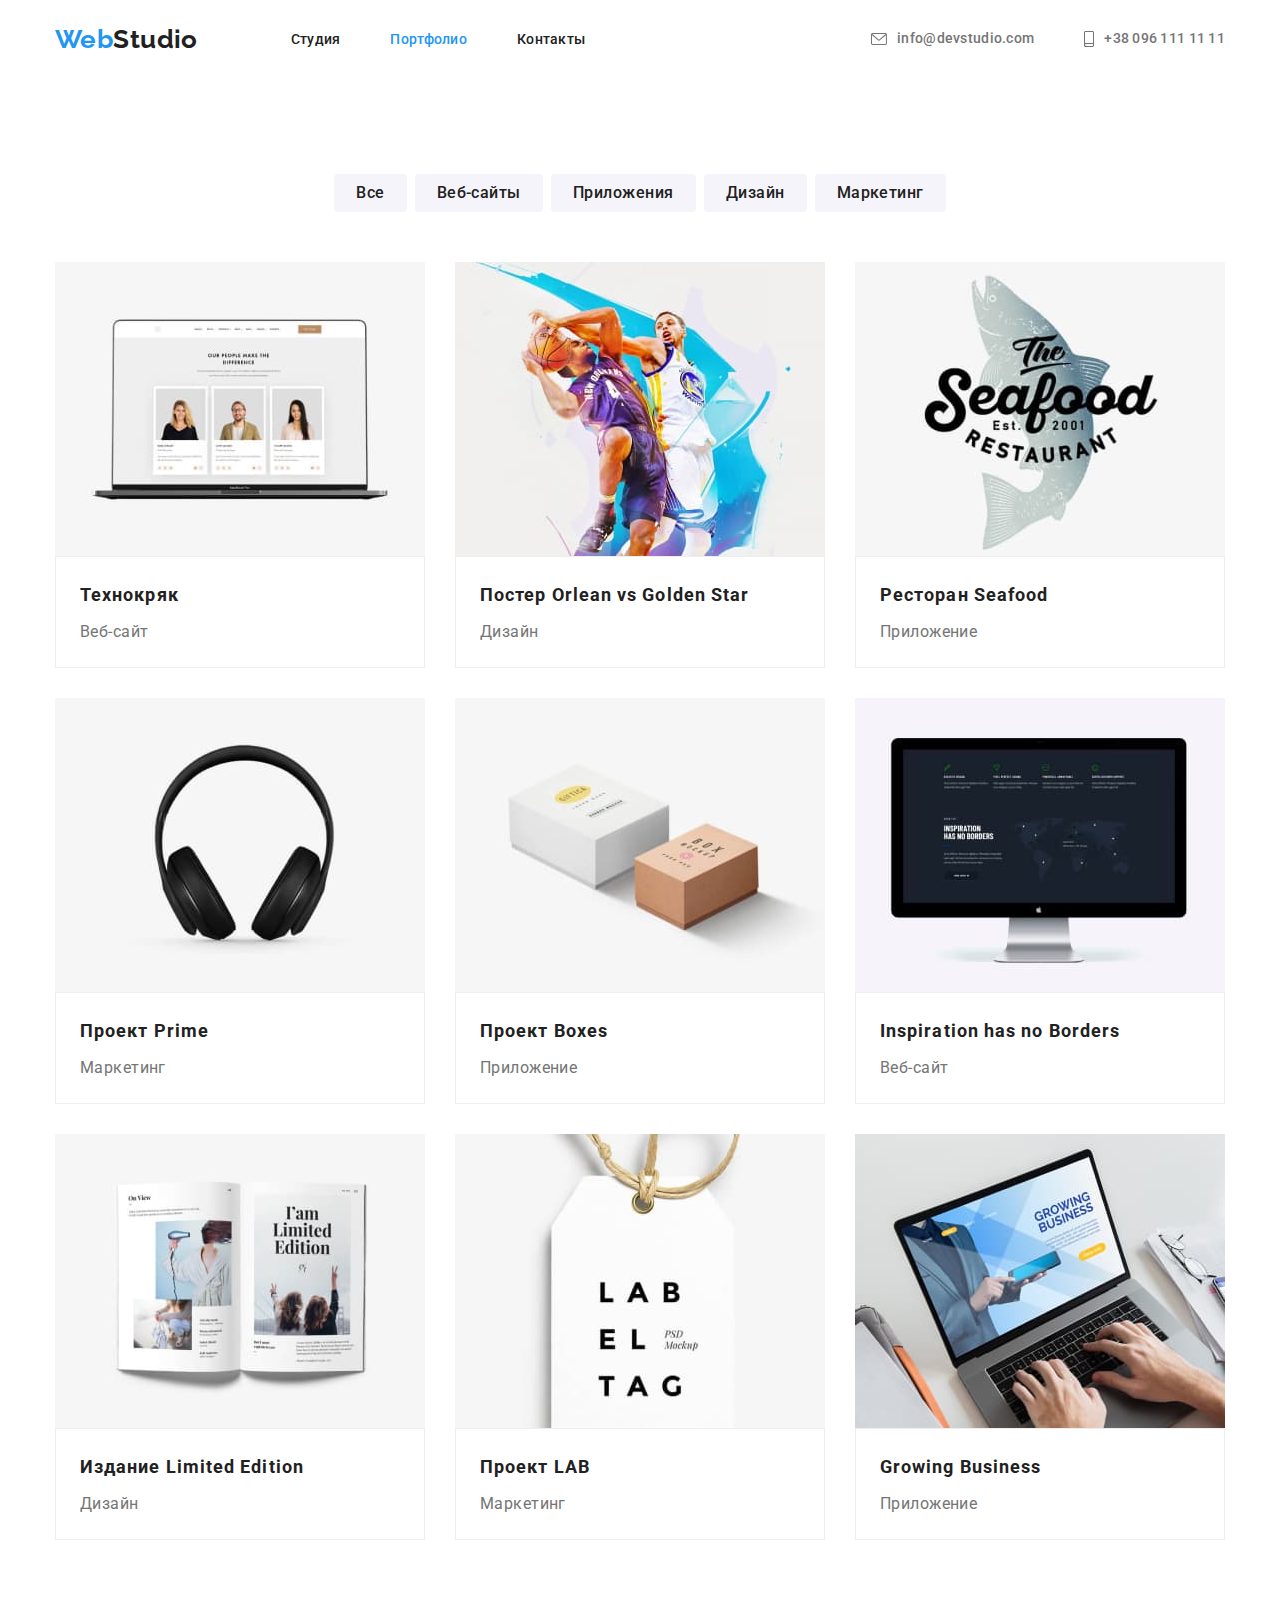
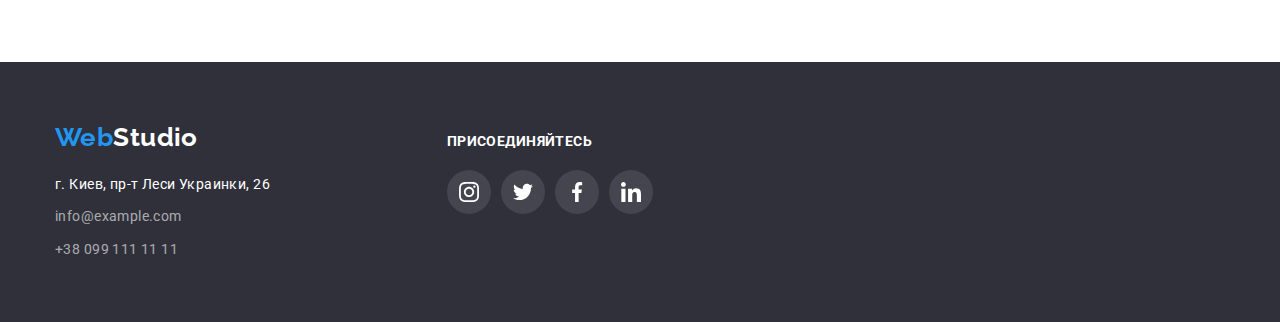
==== portfolio.html @ e28db78b "commit-4-1" ====
<!DOCTYPE html>
<html lang="ru">

<head>
    <meta charset="UTF-8">
    <meta http-equiv="X-UA-Compatible" content="IE=edge">
    <meta name="viewport" content="width=device-width, initial-scale=1.0">
    <title>WebStudio</title>
    <link rel="preconnect" href="https://fonts.googleapis.com">
    <link rel="preconnect" href="https://fonts.gstatic.com" crossorigin>
    <link
        href="https://fonts.googleapis.com/css2?family=Raleway:wght@700&family=Roboto:wght@400;500;700;900&display=swap"
        rel="stylesheet">
    <link rel="stylesheet"
        href="https://cdnjs.cloudflare.com/ajax/libs/modern-normalize/0.7.0/modern-normalize.min.css">
    <link rel="stylesheet" href="./css/styles.css">

</head>
<!--присвоюємо body клас, щоб прописати основний колір тексту сайта-->

<body>
    <!--Шапка сайту-->
    <header class="page-header">
        <!--Навігація сайту-->
        <div class="container page-header-container">
    
    
            <nav class="page-nav">
                <a href="./index.html" class="logo"><span class="logo-accent">Web</span>Studio</a>
                <ul class="menu list">
                    <li><a class="menu-link link" href="./index.html">Студия</a></li>
                    <li><a class="menu-link link  current" href="./portfolio.html">Портфолио</a></li>
                    <li><a class="menu-link link" href="#">Контакты</a></li>
                </ul>
            </nav>
            <ul class="cont-nav list">
                <li class="cont-nav-item">
    
                    <a class="cont-nav link" href="mailto:info@devstudio.com">
                        <svg class="icon-cont" width="16px" height="12px">
                            <use href="./images/icon/sprite.svg#icon-envelope"> </use>
    
                        </svg>
                        info@devstudio.com</a>
    
                </li>
                <li>
                    <a class="cont-nav link" href="tel:+380961111111">
                        <svg class="icon-cont" width="10px" height="16px">
                            <use href="./images/icon/sprite.svg#icon-smartphone"> </use>
    
                        </svg>
                        +38 096 111 11 11</a>
                </li>
            </ul>
        </div>
    </header>
    <!--Основна унікальна інформація сторінки-->
    <main>
        <section class="porfolio">
            <div class="container">
            <h1 class="visually-hidden">Портфолио</h1>
                <ul class="filtr-list list">
                    <li class="filtr-item"><button type="button" class="button-secondary">Все</button></li>
                    <li class="filtr-item"><button type="button" class="button-secondary">Веб-сайты</button></li>
                    <li class="filtr-item"><button type="button" class="button-secondary">Приложения</button></li>
                    <li class="filtr-item"><button type="button" class="button-secondary">Дизайн</button></li>
                    <li class="filtr-item"><button type="button" class="button-secondary">Маркетинг</button></li>
                </ul>

                <ul class="portfolio-card-list list">
                <li class="portfolio-card">
                    <img src="./images/techno.jpg" alt="Технокряк" width="370" height="294">
                    <div class="portfolio-text">
                    <h2 class="portfolio-subtitle">Технокряк</h2>
                    <p class="portfolio-description">Веб-сайт</p>
                    </div>

                </li>
                <li class="portfolio-card">
                    <img src="./images/poster.jpg" alt="Постер" width="370" height="294">
                    <div class="portfolio-text">
                    <h2 class="portfolio-subtitle">Постер <span lang="en">Orlean vs Golden Star</span></h2>
                    <p class="portfolio-description">Дизайн</p>
                    </div>
                </li>
                <li class="portfolio-card">
                    <img src="./images/restouran.jpg" alt="Логотип ресторана" width="370" height="294">
                    <div class="portfolio-text">
                    <h2 class="portfolio-subtitle">Ресторан <span lang="en">Seafood</span></h2>
                    <p class="portfolio-description">Приложение</p>
                    </div>
                </li>
                <li class="portfolio-card">
                    <img src="./images/earphone.jpg" alt="Наушники" width="370" height="294">
                    <div class="portfolio-text">
                    <h2 class="portfolio-subtitle">Проект <span lang="en">Prime</span></h2>
                    <p class="portfolio-description">Маркетинг</p>
                    </div>
                </li>
                <li class="portfolio-card">
                    <img src="./images/boxes.jpg" alt="Коробки" width="370" height="294">
                    <div class="portfolio-text">
                    <h2 class="portfolio-subtitle">Проект <span lang="en">Boxes</span></h2>
                    <p class="portfolio-description">Приложение</p>
                    </div>
                </li>
                <li class="portfolio-card">
                    <img src="./images/screen.jpg" alt="Монитор" width="370" height="294">
                    <div class="portfolio-text">
                    <h2 class="portfolio-subtitle"><span lang="en">Inspiration has no Borders</span></h2>
                    <p class="portfolio-description">Веб-сайт</p>
                    </div>
                </li>
                <li class="portfolio-card">
                    <img src="./images/book.jpg" alt="Книжка" width="370" height="294">
                    <div class="portfolio-text">
                    <h2 class="portfolio-subtitle">Издание <span lang="en">Limited Edition</span></h2>
                    <p class="portfolio-description">Дизайн</p>
                    </div>
                </li>
                <li class="portfolio-card">
                    <img src="./images/label.jpg" alt="Лэйбл" width="370" height="294">
                    <div class="portfolio-text">
                    <h2 class="portfolio-subtitle">Проект <span lang="en">LAB</span></h2>
                    <p class="portfolio-description">Маркетинг</p>
                    </div>
                </li>
                <li class="portfolio-card">
                    <img src="./images/laptop-grey.jpg" alt="Серый ноутбук" width="370" height="294">
                    <div class="portfolio-text">
                    <h2 class="portfolio-subtitle"><span lang="en">Growing Business</span></h2>
                    <p class="portfolio-description">Приложение</p>
                    </div>
                </li>
                </ul>
                </div>
        </section>

    </main>   
    <!--Підвал-->
    <footer class="footer">
        <div class="container footer-container">
            <div>
    
                <a href="./index.html" class="logo"><span class="logo-accent">Web</span><span
                        class="logo-accentD">Studio</span></a>
    
                <address class="footer-cont">
                    <ul class="footer-list list">
                        <li><a class="footer-alink" href="https://goo.gl/maps/fsrZMhFEjWkYueq66" target="_blank"
                                rel="noopener noreferrer">г. Киев, пр-т Леси Украинки, 26</a></li>
                        <li><a class="footer-link link footer-accent" href="mailto:info@example.com">info@example.com</a>
                        </li>
                        <li><a class="footer-link link" href="tel:+380991111111">+38 099 111 11 11</a></li>
                    </ul>
    
                </address>
            </div>
    
    
    
            <div class="footer-follow">
                <p class="footer-follow-text">присоединяйтесь</p>
                <ul class="footer-follow-list list">
                    <li class="footer-follow-link">
                        <a href="" class="footer-link-icon">
                            <svg width="20px" height="20px">
                                <use href="./images/icon/sprite.svg#icon-instagram"></use>
                            </svg>
                        </a>
                    </li>
                    <li class="footer-link-item">
                        <a href="" class="footer-link-icon">
                            <svg width="20px" height="20px">
                                <use href="./images/icon/sprite.svg#icon-twitter"></use>
                            </svg>
                        </a>
                    </li>
                    <li class="footer-link-item">
                        <a href="" class="footer-link-icon">
                            <svg width="20px" height="20px">
                                <use href="./images/icon/sprite.svg#icon-facebook"></use>
                            </svg>
                        </a>
                    </li>
                    <li class="footer-link-item">
                        <a href="" class="footer-link-icon">
                            <svg width="20px" height="20px">
                                <use href="./images/icon/sprite.svg#icon-linkedin"></use>
                            </svg>
                        </a>
                    </li>
                </ul>
            </div>
        </div>
    </footer>
    </body>
    
    </html>
---- css/styles.css ----
h1, 
h2, 
h3, 
h4,
h5,
h6,
p {
  margin-top: 0;
  margin-bottom: 0;  

}

ul, ol {
    margin-top: 0;
    margin-bottom: 0;
    padding-left: 0;
}

img {
    display: block;
    max-width: 100%;
    height: auto;

}

address {
    font-style: normal;
    margin-top: 0;
    margin-bottom: 0;
    padding-left: 0;
}

button {
    display: block;
    margin: 0 auto;
    cursor: pointer;
    border: none;
}




html {
    box-sizing: border-box;
}


*,
*::before,
*::after {
    box-sizing: inherit;
} 


/*скидаємо стилі від браузера*/
.list {
    list-style: none;
    padding: 0;
    margin: 0;
}

/* скидаємо підкреслення посилань */
.link {
    text-decoration: none;
}



:root {
    --primary-text-color: #757575;
    --title-text-color: #212121;
    --accent-text-color: #2196F3;
    --primary-bg-color: #E5E5E5;
    --primary-white-color: #FFFFFF;
    --color-grey-eeee: #EEEEEE;
    --color-black-000: #000000;
    --color-whitegrey-f5f4: #F5F4FA;
    --color-blacklight-2f30: #2F303A;
    --color-white-rich: #ECECEC;
    --color-hover-button: #188CE8;
    --color-white-transparent: rgba(255, 255, 255, 0.6);
    --primary-font: 'Roboto','Raleway',sans-serif;
    --primary-font-size: 14px;
    
}


body {
 
    background-color: var(--primary-white-color);
    font-family: var(--primary-font);
    font-size: var(--primary-font-size);
    color: var(--primary-text-color);
    letter-spacing: 0.03em;

    
}

/* ===================components================== */


.button-primary {
    
    border: none;
    background-color: var(--accent-text-color);
    color: var(--primary-white-color);
    font-family: var(--primary-font);
    font-weight: 700;
    font-size: 16px;
    line-height: 1.88;

    box-shadow: 0px 4px 4px rgba(0, 0, 0, 0.15);
    border-radius: 4px;
    padding: 10px 32px;
    min-width: 200px;


    cursor: pointer;
    
    letter-spacing: 0.06em;
    
}

.button-primary:hover,
.button-primary:focus {
    background-color: var(--color-hover-button);
}

.button-secondary {
    border: none;
    color: var(--title-text-color);
    background-color: var(--color-whitegrey-f5f4);
    font-family: var(--primary-font); 
    font-weight: 500;
    font-size: 16px;
    padding: 6px 22px;
    line-height: 1.62;
                                          
    display: inline-block;
    align-items: center;
    text-align: center;
    letter-spacing: 0.03em;
    border-radius: 4px;
    cursor: pointer;
}

.button-secondary:hover,
.button-secondary:focus {
    background-color: var(--accent-text-color);
    color: var(--primary-white-color);
    box-shadow: 0px 3px 1px rgba(0, 0, 0, 0.1), 0px 1px 2px rgba(0, 0, 0, 0.08), 0px 2px 2px rgba(0, 0, 0, 0.12);
}

/* заголовки і підзаголовки в секціях*/
.subtitle {
    color: var(--title-text-color);
    font-weight: 700;
    font-size: 36px;
    line-height: 1.16;
    text-align: center;

    
    margin-top: 0;
    margin-bottom: 50px; 
}

/* клас, що приховує візуально*/
.visually-hidden {
    position: absolute;
    width: 1px;
    height: 1px;
    margin: -1px;
    padding: 0;
    overflow: hidden;
    border: 0;
    clip: rect(0 0 0 0);
}

/* клас, що підсвічує активну сторінку */
.menu-link.current {
    color: var(--accent-text-color);
}

.section-pad {
    padding-top: 94px;
    padding-bottom: 94px;
}

.container {
    margin-left: auto;
    margin-right: auto;
    width: 1200px;
    padding-left: 15px;
    padding-right: 15px;

    
}

section {
    padding-top: 94px;
    padding-bottom: 94px;
    max-width: 1600px; 
    margin: 0 auto;

}


/* ===================/components================== */


/* ===================header ========================*/


/* задаємо стилі логотипу */
.logo {
    color: var(--title-text-color);
    font-family: Raleway, sans-serif;
    font-weight: 700;
    font-size: 26px;
    line-height: 1.19;
    text-decoration: none;

    margin-right: 93px;
    align-items: center;
}

.logo-accent {
    color: var(--accent-text-color);
}

.logo-accentD {
    color: var(--primary-white-color);
}

/*стилі навігації*/

 .menu {
    display: flex;
    align-items: center;
    
} 


.menu-link {
    
    color: var(--title-text-color);
    font-weight: 500;
    line-height: 1.14;
    letter-spacing: 0.02em;
    cursor: pointer;
    

}


 .menu li:not(:last-child) {
    margin-right: 50px;

} 
 .page-header {
    padding-top: 24px;
    padding-bottom: 25px;
} 


.page-header-container {
    display: flex;
    align-items: center;
    justify-content: space-between;
}

.page-header-second {
    padding-top: 24px;
    padding-bottom: 25px;

    border-bottom-width: 1px;
    border-bottom-style: solid;
    border-bottom-color: var(--color-white-rich);
}

.page-nav {
    display: flex;
    align-items: center;
}

.menu-link:hover, 
.menu-link:focus {
    color: var(--accent-text-color);
}

.cont-nav a {
    color: var(--primary-text-color);
    font-weight: 500;
    line-height: 1.14;
    letter-spacing: 0.02em;
  
}

.cont-nav li:not(:last-child) {
    margin-right: 50px;
}

.cont-nav {
    display: flex;  
    margin-left: auto;

    align-items: center;
      align-self: center;  
      justify-content: center;  
   
}

.cont-nav a:hover,
.cont-nav a:focus {
    color: var(--accent-text-color);
}


  .icon-cont {  
    margin-right: 10px;
    fill: currentColor;
    align-self: center;

}  



/* ===================/header ========================*/

/* ===================hero ========================*/

.hero {
    
    background-color: var(--color-blacklight-2f30);
    text-align: center;
    padding-top: 200px;
    padding-bottom: 200px;

        height: 600px;
        max-width: 1600px;
        margin-right: auto;
        margin-left: auto;

        background-image: linear-gradient(rgba(47, 48, 58, 0.4),
                rgba(47, 48, 58, 0.4)),
                url('../images/banner.jpg');
        
        background-repeat: no-repeat; 
        background-size: cover; 
        background-position: 50% 50%;

}


/* колір заголовка в рішеннях*/

.hero-title {
    margin-bottom: 30px;
    width: 696px;
    margin-right: auto;
    margin-left: auto;


/* background-color: wheat; */
    color: var(--primary-white-color);
    font-weight: 900;
    font-size: 44px;
    line-height: 1.36;
    text-transform: uppercase;
    letter-spacing: 0.06em;
}

/* ===================/hero ========================*/


/* ===================features ========================*/
 .features {
    padding-top: 94px;
    padding-bottom: 0;
     
} 

.features-list {
    display: flex;
    flex-wrap: wrap; 
    
}

.features-list .item {
    width: 270px;

}

.features-list li:not(:nth-child(4n)) {
    margin-right: 30px;
} 

.features-list li:not(:nth-last-child(-n+4)) {
    margin-bottom: 30px;
}


.features-minititle{
    color: var(--title-text-color);
    font-size: var(--primary-font-size);
    font-weight: 700;
    line-height: 1.14;
    text-transform: uppercase;
   
    margin-top: 0;
    margin-bottom: 10px;
}

.block-features {
    line-height: 1.71;
    margin-top: 0;
    margin-bottom: 0;
}


.thumb {
    display: flex;
    background-color: var(--color-whitegrey-f5f4);
    border-radius: 4px;
    height: 120px;
     width: 270px; 
    margin-bottom: 30px;
    justify-content: center;
    align-items: center;

}

.thumb-icon {
    width: 70px; 
    height: 70px;
}


/* ===================/features ========================*/


/* ===================work ========================*/

.work-list {
    display: flex;
    flex-wrap: wrap;
    gap: 30px;
    
} 

.work-item {
    flex-basis: calc((100% - 60px) / 3);

}

/* ===================/work ========================*/

/* ===================team ========================*/
.team {
    background-color: var(--color-whitegrey-f5f4);

}

.team-list {
    display: flex;
    flex-wrap: wrap;

    gap: 30px;
    
}


.team-minititle {
    font-weight: 500;
    font-size: 16px;
    line-height: 1.18;
    text-align: center;
    color: var(--title-text-color);

    margin-bottom: 10px;
}

.team-description {
    font-size: 16px;
    line-height: 1.18;
    text-align: center;
    margin-bottom: 16px;

}

 .team-card {
    background: var(--primary-white-color); 
    flex-basis: calc((100% - 90px) / 4);

    /* material shadow v1 */
    
    box-shadow: 0px 1px 3px rgba(0, 0, 0, 0.12), 0px 1px 1px rgba(0, 0, 0, 0.14), 0px 2px 1px rgba(0, 0, 0, 0.2);
    border-radius: 0px 0px 4px 4px;
}

.team-card-text {
    padding-top: 30px;
    padding-bottom: 30px;

}

.social-list {
    display: flex;
    justify-content: center;
    gap: 10px;
}

.social-list-link {
    display: flex;
    justify-content: center;
    align-items: center;
    width: 44px;
    height: 44px;
    border-radius: 50%;

    background-color: #fff;
    fill: #AFB1B8;
}

.social-list-link:hover,
.social-list-link:focus {
    background-color: var(--accent-text-color);
    fill: var(--primary-white-color);
}

 
/* ===================/team ========================*/


/* ===================/clients========================*/

.clients-list-item {
    display: flex;
    margin-right: 30px;
    
}

.clients-list-item li:not(:last-child) {
    margin-right: 0;
}

 .clients-list-icon {
    margin: 0;
    align-items: center;

} 


.clients-list-link {
    display: flex;
    justify-content: center;
    align-items: center;
       
    width: 170px;
    height: 92px;
    border: 1px solid #AFB1B8;
    border-radius: 4px;
    fill: #AFB1B8;

}

.clients-list-link:hover,
.clients-list-link:focus {
    border: 1px solid #2196F3;
    fill: var(--accent-text-color);

}

.clients-list {
    display: flex;
     
}

/* ===================/clients========================*/


/* ===================footer========================*/

.footer-container {
    display: flex;
    align-items: baseline;
}

.footer {
    background-color: var(--color-blacklight-2f30);
    padding-top: 60px;
    padding-bottom: 60px;
    
}


.footer-list {
    line-height: 1.71;
}

.footer-list li:not(:last-child) {
    margin-bottom: 9px;
}


 .footer-cont {
    font-style: normal;
    margin-top: 20px;
    
}

 .footer-link {

    font-style: normal;
    line-height: 1.71;
    color: var(--color-white-transparent);
}

 .footer-alink {
    text-decoration: none;
    font-style: normal;
    color: var(--primary-white-color);
 }


.list .footer-alink:hover,
.list .footer-alink:focus{
    color: var(--accent-text-color);
}

.list .footer-link:hover,
.list .footer-link:focus {
    color: var(--accent-text-color);
}

.footer-follow {
    /* display: flex; */
    margin-left: 156px;
}

.footer-follow-list {
    display: flex;
    justify-content: center;
    gap: 10px;
}


.footer-follow-text {
    display: block;
        font-weight: 700;
        font-size: 14px;
        line-height: 1.14;
        letter-spacing: 0.03em;
        text-transform: uppercase;
        color: #FFFFFF;

        margin-bottom: 20px;
      
}

.footer-link-icon {
    display: flex;
    justify-content: center;
    align-items: center;
    width: 44px;
    height: 44px;
    border-radius: 50%;
    background-color: rgba(255, 255, 255, 0.1);
    fill: var(--primary-white-color); 
    
}

.footer-link-icon:hover,
.footer-link-icon:focus {
    background-color: var(--accent-text-color);
}

.footer-cont {
display: flex;

} 


 /* ===================/footer========================*/

/* ===================portfolio========================*/

.porfolio {
    padding-top: 94px;
    padding-bottom: 92px;
    padding-left: 0;
    padding-right: 0;

}


.filtr-list {
    display: flex;
    align-items: center;
    justify-content: center;
    
    margin-bottom: 50px;

}

.filtr-list li:not(:last-child) {
    margin-right: 8px;
}

.portfolio-card-list {
    display: flex;
    flex-wrap: wrap;
    align-items: center;

}


 .portfolio-card-list li:not(:nth-child(3n)) {
    margin-right: 30px;
}




.portfolio-card-list li {
    margin-bottom: 30px;
}  


.portfolio-card:hover,
.portfolio-card:focus {
    box-shadow: 0px 1px 1px rgba(0, 0, 0, 0.12), 0px 4px 4px rgba(0, 0, 0, 0.06), 1px 4px 6px rgba(0, 0, 0, 0.16);
}



.portfolio-text {
    border: 1px solid var(--color-grey-eeee);
    padding: 20px 24px;

}

 .portfolio-card {
    background: var(--primary-white-color);

 }

 .portfolio-subtitle {
    color: var(--title-text-color);
    font-weight: 700;
    font-size: 18px;
    line-height: 2;
    letter-spacing: 0.06em;

    margin-bottom: 4px;
 }

 .portfolio-description {
    font-size: 16px;
    line-height: 1.87;
    
 }
 /* ===================/portfolio========================*/
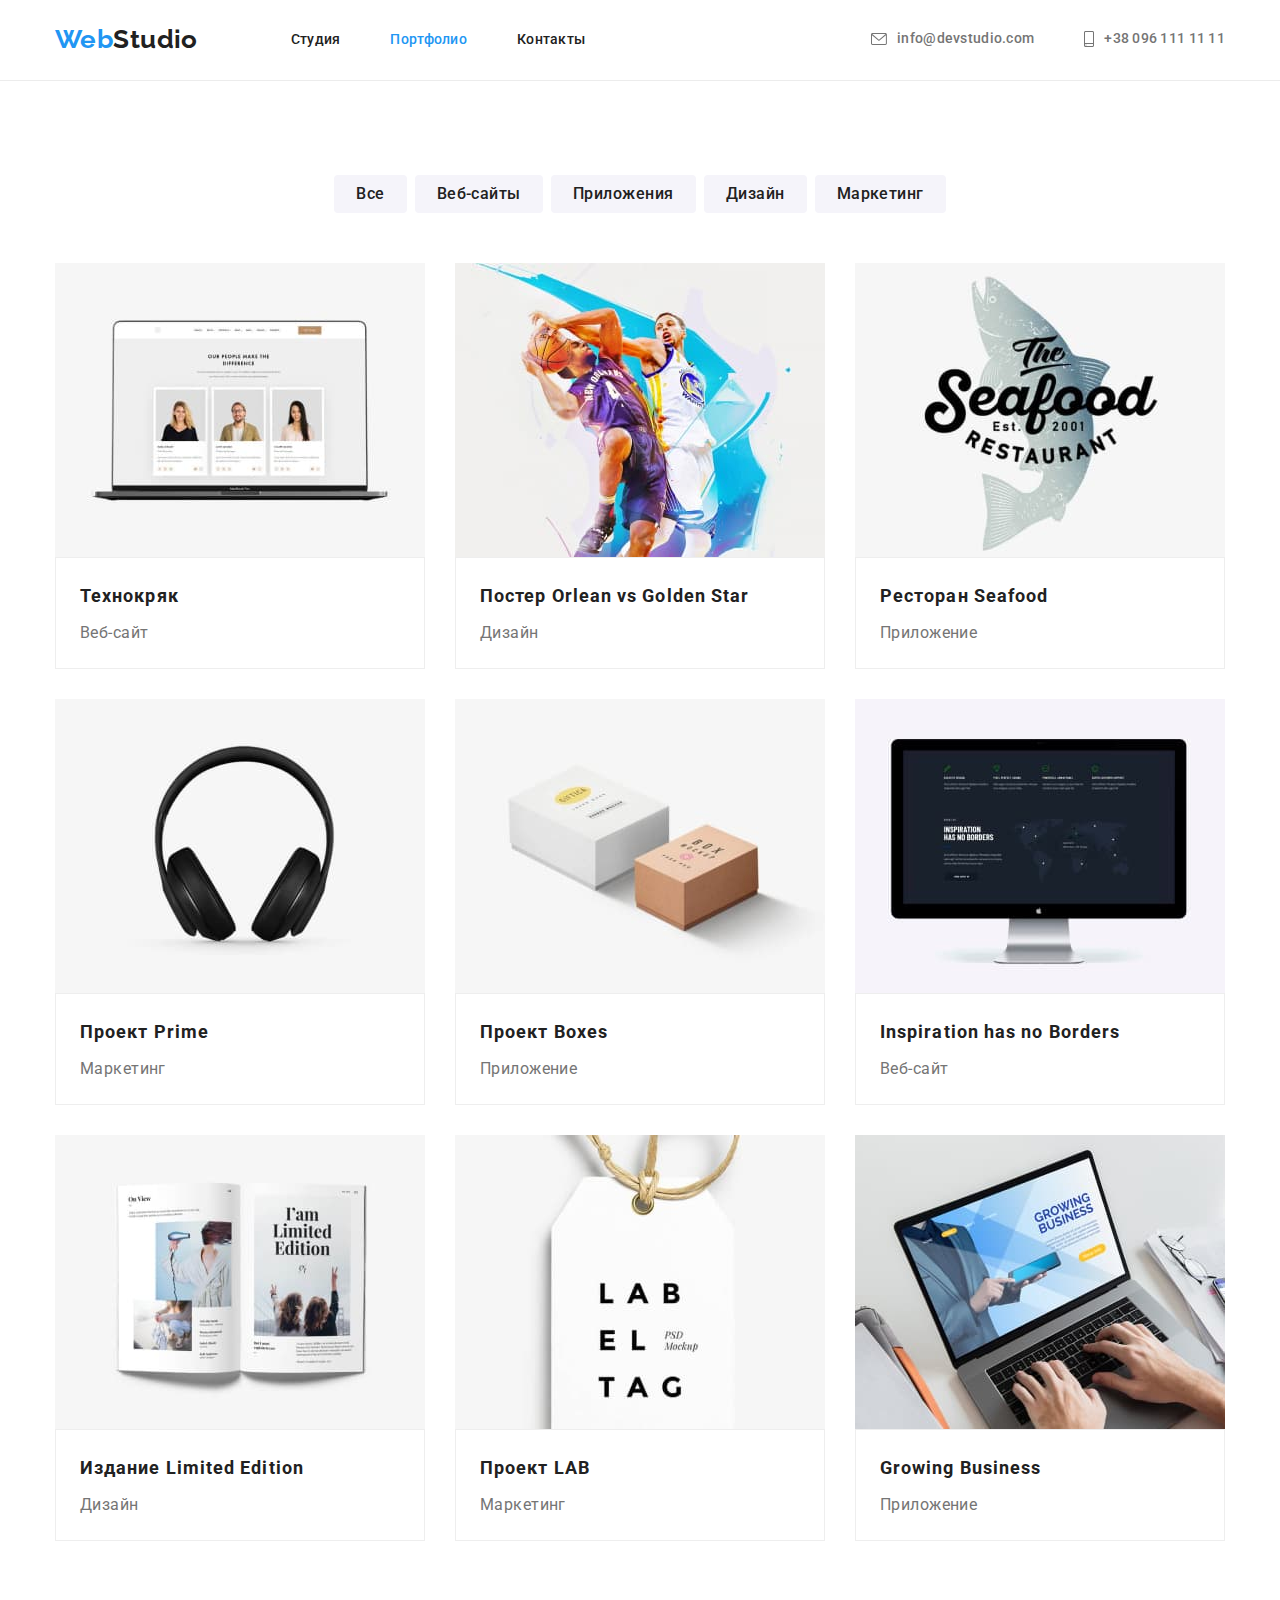
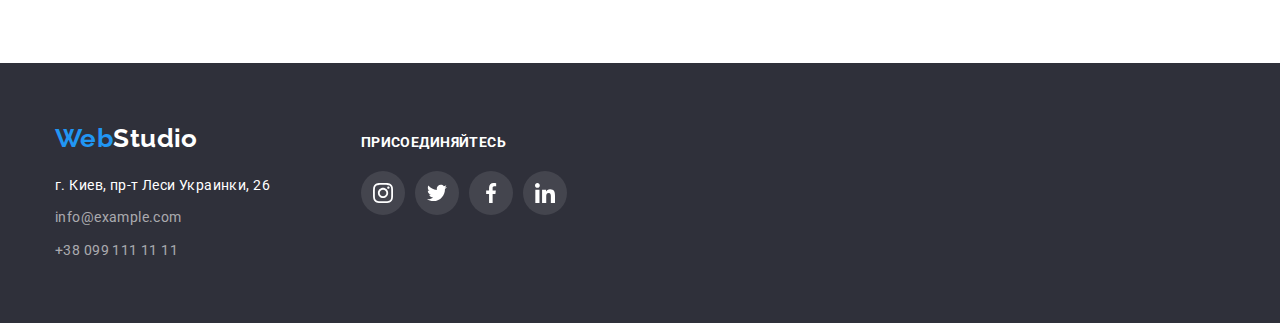
==== commit 965d7116: "commit-4-3" ====
--- a/portfolio.html
+++ b/portfolio.html
@@ -20,7 +20,7 @@
 
 <body>
     <!--Шапка сайту-->
-    <header class="page-header">
+    <header class="page-header-second">
         <!--Навігація сайту-->
         <div class="container page-header-container">
     
@@ -70,68 +70,86 @@
 
                 <ul class="portfolio-card-list list">
                 <li class="portfolio-card">
+                    <a href="" class="portfolio-card-link link">
                     <img src="./images/techno.jpg" alt="Технокряк" width="370" height="294">
                     <div class="portfolio-text">
                     <h2 class="portfolio-subtitle">Технокряк</h2>
                     <p class="portfolio-description">Веб-сайт</p>
                     </div>
-
-                </li>
-                <li class="portfolio-card">
+                    </a>
+
+                </li>
+                <li class="portfolio-card">
+                    <a href="" class="portfolio-card-link link">
                     <img src="./images/poster.jpg" alt="Постер" width="370" height="294">
                     <div class="portfolio-text">
                     <h2 class="portfolio-subtitle">Постер <span lang="en">Orlean vs Golden Star</span></h2>
                     <p class="portfolio-description">Дизайн</p>
                     </div>
-                </li>
-                <li class="portfolio-card">
+                    </a>
+                </li>
+                <li class="portfolio-card">
+                    <a href="" class="portfolio-card-link link">
                     <img src="./images/restouran.jpg" alt="Логотип ресторана" width="370" height="294">
                     <div class="portfolio-text">
                     <h2 class="portfolio-subtitle">Ресторан <span lang="en">Seafood</span></h2>
                     <p class="portfolio-description">Приложение</p>
                     </div>
-                </li>
-                <li class="portfolio-card">
+                    </a>
+                </li>
+                <li class="portfolio-card">
+                    <a href="" class="portfolio-card-link link">
                     <img src="./images/earphone.jpg" alt="Наушники" width="370" height="294">
                     <div class="portfolio-text">
                     <h2 class="portfolio-subtitle">Проект <span lang="en">Prime</span></h2>
                     <p class="portfolio-description">Маркетинг</p>
                     </div>
-                </li>
-                <li class="portfolio-card">
+                    </a>
+                </li>
+                <li class="portfolio-card">
+                    <a href="" class="portfolio-card-link link">
                     <img src="./images/boxes.jpg" alt="Коробки" width="370" height="294">
                     <div class="portfolio-text">
                     <h2 class="portfolio-subtitle">Проект <span lang="en">Boxes</span></h2>
                     <p class="portfolio-description">Приложение</p>
                     </div>
-                </li>
-                <li class="portfolio-card">
+                    </a>
+                </li>
+                <li class="portfolio-card">
+                    <a href="" class="portfolio-card-link link">
                     <img src="./images/screen.jpg" alt="Монитор" width="370" height="294">
                     <div class="portfolio-text">
                     <h2 class="portfolio-subtitle"><span lang="en">Inspiration has no Borders</span></h2>
                     <p class="portfolio-description">Веб-сайт</p>
                     </div>
-                </li>
-                <li class="portfolio-card">
+                    </a>
+                </li>
+                <li class="portfolio-card">
+                    <a href="" class="portfolio-card-link link">
                     <img src="./images/book.jpg" alt="Книжка" width="370" height="294">
                     <div class="portfolio-text">
                     <h2 class="portfolio-subtitle">Издание <span lang="en">Limited Edition</span></h2>
                     <p class="portfolio-description">Дизайн</p>
                     </div>
-                </li>
-                <li class="portfolio-card">
+                    </a>
+                </li>
+                <li class="portfolio-card">
+                    <a href="" class="portfolio-card-link link">
                     <img src="./images/label.jpg" alt="Лэйбл" width="370" height="294">
                     <div class="portfolio-text">
                     <h2 class="portfolio-subtitle">Проект <span lang="en">LAB</span></h2>
                     <p class="portfolio-description">Маркетинг</p>
                     </div>
-                </li>
-                <li class="portfolio-card">
+                    </a>
+                </li>
+                <li class="portfolio-card">
+                    <a href="" class="portfolio-card-link link">
                     <img src="./images/laptop-grey.jpg" alt="Серый ноутбук" width="370" height="294">
                     <div class="portfolio-text">
                     <h2 class="portfolio-subtitle"><span lang="en">Growing Business</span></h2>
                     <p class="portfolio-description">Приложение</p>
                     </div>
+                    </a>
                 </li>
                 </ul>
                 </div>
--- a/css/styles.css
+++ b/css/styles.css
@@ -196,13 +196,13 @@
     
 }
 
-section {
+/* .section {
     padding-top: 94px;
-    padding-bottom: 94px;
-    max-width: 1600px; 
-    margin: 0 auto;
-
-}
+    padding-bottom: 94px; */
+    /* max-width: 1600px; 
+    margin: 0 auto; */
+/* 
+} */
 
 
 /* ===================/components================== */
@@ -337,7 +337,7 @@
     padding-bottom: 200px;
 
         height: 600px;
-        max-width: 1600px;
+        /* max-width: 1600px; */
         margin-right: auto;
         margin-left: auto;
 
@@ -478,6 +478,7 @@
     color: var(--title-text-color);
 
     margin-bottom: 10px;
+    
 }
 
 .team-description {
@@ -485,6 +486,7 @@
     line-height: 1.18;
     text-align: center;
     margin-bottom: 16px;
+    
 
 }
 
@@ -501,6 +503,7 @@
 .team-card-text {
     padding-top: 30px;
     padding-bottom: 30px;
+    
 
 }
 
@@ -518,17 +521,26 @@
     height: 44px;
     border-radius: 50%;
 
-    background-color: #fff;
-    fill: #AFB1B8;
+    /* background-color: #fff; */
+    color: #AFB1B8; 
+  
 }
 
 .social-list-link:hover,
 .social-list-link:focus {
     background-color: var(--accent-text-color);
-    fill: var(--primary-white-color);
-}
-
- 
+    color: var(--primary-white-color);
+}
+
+/*  
+.social {
+background-color: #fff;
+    color: #AFB1B8;
+} */
+
+ .social-list-icon {
+    fill: currentColor;
+} 
 /* ===================/team ========================*/
 
 
@@ -545,8 +557,9 @@
 }
 
  .clients-list-icon {
-    margin: 0;
-    align-items: center;
+    /* margin: 0; */
+    /* align-items: center; */
+    fill: currentColor;
 
 } 
 
@@ -560,14 +573,14 @@
     height: 92px;
     border: 1px solid #AFB1B8;
     border-radius: 4px;
-    fill: #AFB1B8;
+    color: #AFB1B8;
 
 }
 
 .clients-list-link:hover,
 .clients-list-link:focus {
     border: 1px solid #2196F3;
-    fill: var(--accent-text-color);
+    color: var(--accent-text-color);
 
 }
 
@@ -635,7 +648,7 @@
 
 .footer-follow {
     /* display: flex; */
-    margin-left: 156px;
+    margin-left: 70px;
 }
 
 .footer-follow-list {
@@ -675,10 +688,10 @@
     background-color: var(--accent-text-color);
 }
 
-.footer-cont {
+/* .footer-cont {
 display: flex;
 
-} 
+}  */
 
 
  /* ===================/footer========================*/
@@ -725,13 +738,6 @@
 .portfolio-card-list li {
     margin-bottom: 30px;
 }  
-
-
-.portfolio-card:hover,
-.portfolio-card:focus {
-    box-shadow: 0px 1px 1px rgba(0, 0, 0, 0.12), 0px 4px 4px rgba(0, 0, 0, 0.06), 1px 4px 6px rgba(0, 0, 0, 0.16);
-}
-
 
 
 .portfolio-text {
@@ -758,6 +764,16 @@
  .portfolio-description {
     font-size: 16px;
     line-height: 1.87;
-    
+    color: #757575;
+    
+ }
+
+ .portfolio-card-link {
+    display: block;
+ }
+
+ .portfolio-card-link:hover,
+ .portfolio-card-link:focus {
+    box-shadow: 0px 1px 1px rgba(0, 0, 0, 0.12), 0px 4px 4px rgba(0, 0, 0, 0.06), 1px 4px 6px rgba(0, 0, 0, 0.16);
  }
  /* ===================/portfolio========================*/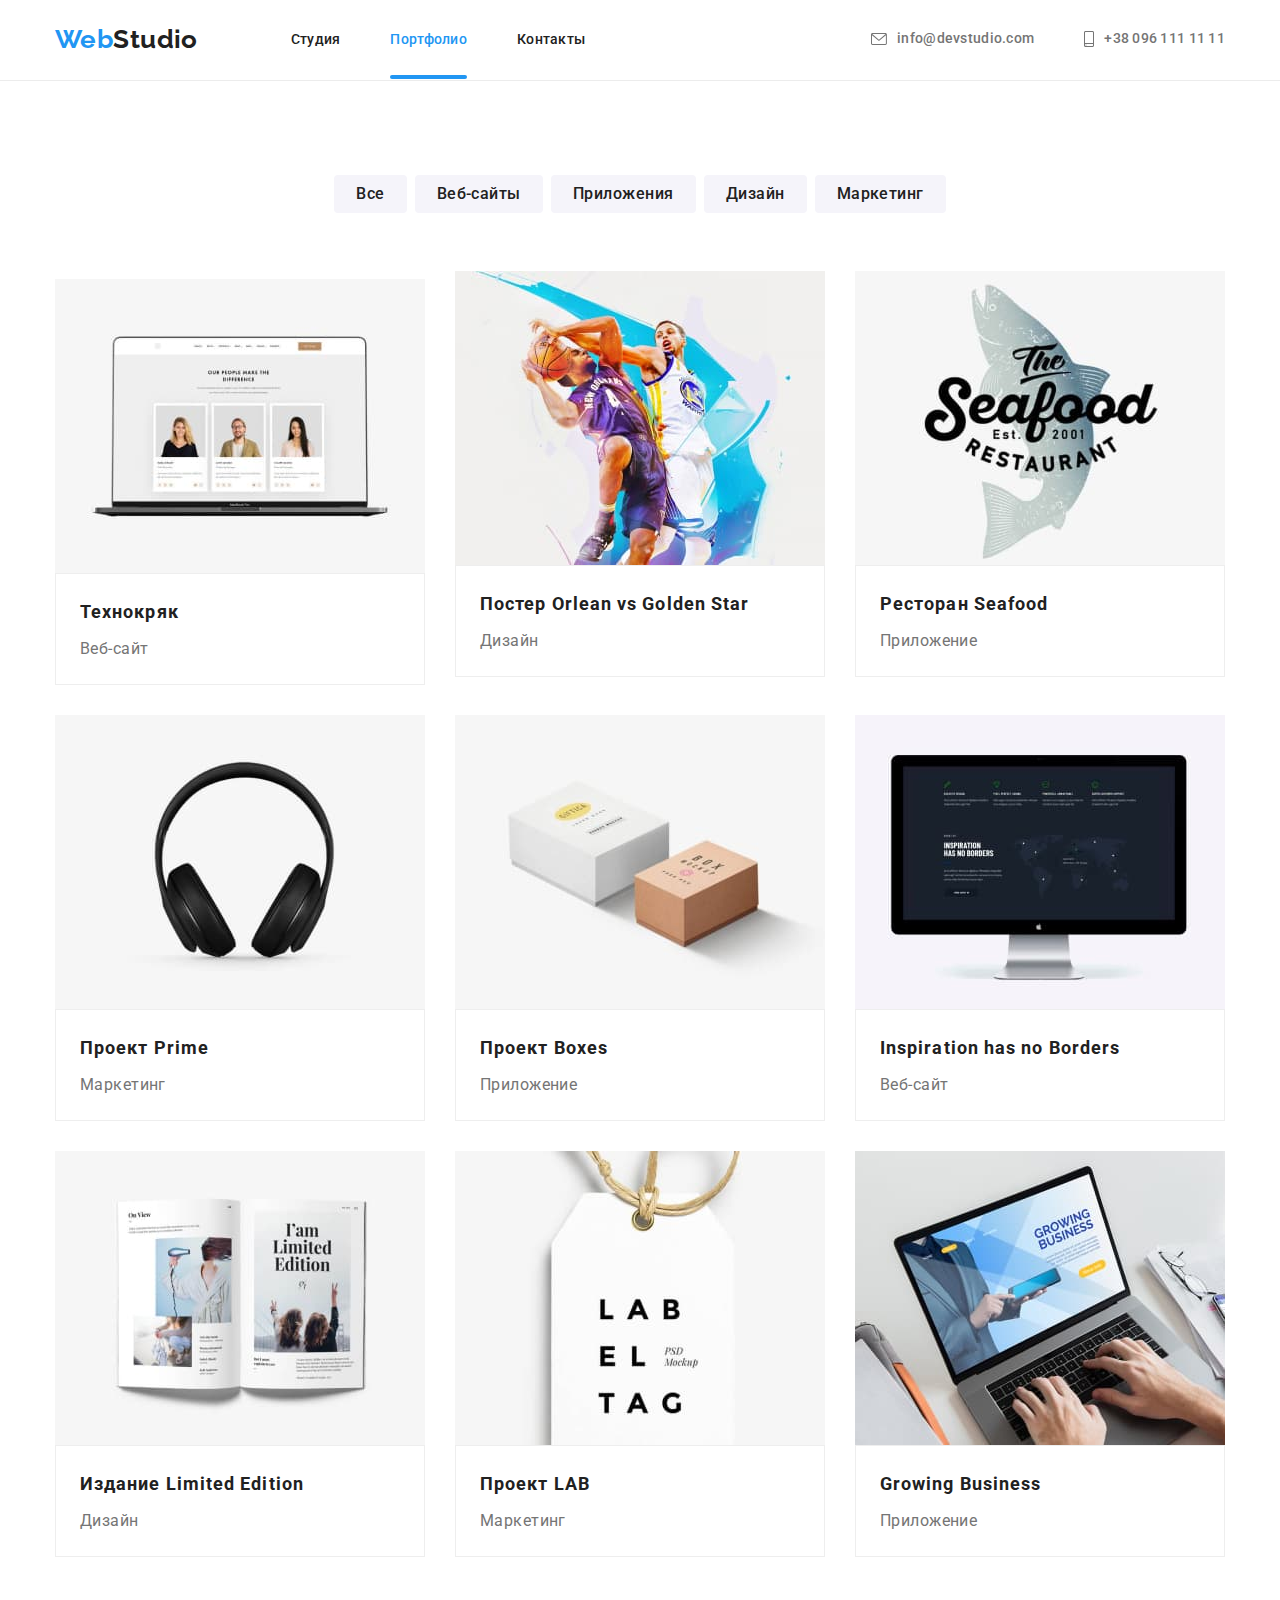
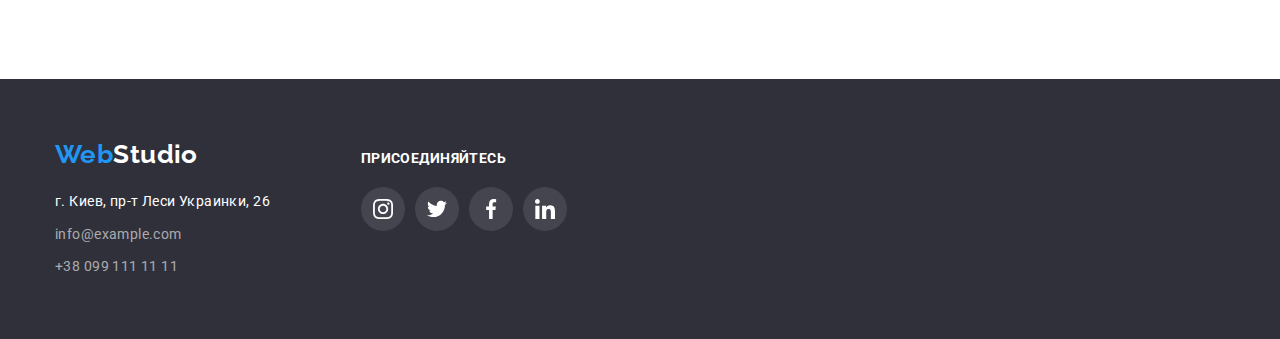
==== commit 3c6d3d46: "commit-4-6" ====
--- a/portfolio.html
+++ b/portfolio.html
@@ -70,12 +70,21 @@
 
                 <ul class="portfolio-card-list list">
                 <li class="portfolio-card">
-                    <a href="" class="portfolio-card-link link">
-                    <img src="./images/techno.jpg" alt="Технокряк" width="370" height="294">
+                    
+                        
+                    <a href="" class="portfolio-card-link link">
+                        <div class="card-overlay">
+                        
+                            
+                    <img src="./images/techno.jpg" alt="Технокряк" width="370" height="294"></div>
+                    <!--<p class="card-overlay-text">Ресурс предлагает комплексные предложения с разным уровнем функционала и сервисов. Все
+                        это позволит посетителю получить
+                        исчерпывающие сведения о компании или частном лице.</p>  -->
                     <div class="portfolio-text">
                     <h2 class="portfolio-subtitle">Технокряк</h2>
                     <p class="portfolio-description">Веб-сайт</p>
                     </div>
+                    
                     </a>
 
                 </li>
--- a/css/styles.css
+++ b/css/styles.css
@@ -118,7 +118,13 @@
     cursor: pointer;
     
     letter-spacing: 0.06em;
-    
+/* 
+    transition-property: background-color;
+        transition-duration: 250ms;
+        transition-timing-function: cubic-bezier(0.4, 0, 0.2, 1); */
+
+
+    transition: background-color 250ms cubic-bezier(0.4, 0, 0.2, 1);
 }
 
 .button-primary:hover,
@@ -179,7 +185,34 @@
 /* клас, що підсвічує активну сторінку */
 .menu-link.current {
     color: var(--accent-text-color);
-}
+    /* display: block;
+        width: 100%;
+        height: 4px;
+        background: #2196F3;
+        border-radius: 2px; */
+
+}
+  
+.menu-link.current::after {
+    position: absolute;
+    display: block;
+        
+         bottom: 0;
+            width: 100%;
+            height: 4px;
+            background: #2196F3;
+            border-radius: 2px;
+            opacity: 1;
+}
+/* .poloska {
+    /* display: block; */
+    /* padding-bottom: 32px;
+        width: 100%;
+        height: 4px;
+        background: #2196F3;
+        border-radius: 2px;
+} */ 
+  
 
 .section-pad {
     padding-top: 94px;
@@ -242,14 +275,46 @@
 
 
 .menu-link {
-    
+    position: relative;
+
+
     color: var(--title-text-color);
     font-weight: 500;
     line-height: 1.14;
     letter-spacing: 0.02em;
     cursor: pointer;
-    
-
+
+    padding-bottom: 32.5px;
+
+    /* transition-property: background-color; */
+    /* transition-property: color;
+    transition-duration: 250ms;
+    transition-timing-function: cubic-bezier(0.4, 0, 0.2, 1); */
+
+    transition: color 250ms cubic-bezier(0.4, 0, 0.2, 1);
+    
+
+}
+
+
+.menu-link::after {
+position: absolute;
+left: 0;
+bottom: 0;
+
+    content: '';
+    display: block;
+    width: 100%;
+    height: 4px;
+    background: #2196F3;
+border-radius: 2px;
+opacity: 0;
+transition: opacity 250ms cubic-bezier(0.4, 0, 0.2, 1);
+}
+
+
+.menu-link:hover::after {
+    opacity: 1;
 }
 
 
@@ -293,6 +358,14 @@
     font-weight: 500;
     line-height: 1.14;
     letter-spacing: 0.02em;
+
+    /* transition-property: color;
+        transition-duration: 250ms;
+        transition-timing-function: cubic-bezier(0.4, 0, 0.2, 1); */
+
+
+/* задается в базовый класс, анимация перехода */
+    transition: color 250ms cubic-bezier(0.4, 0, 0.2, 1);
   
 }
 
@@ -725,6 +798,9 @@
     flex-wrap: wrap;
     align-items: center;
 
+
+    /* position: relative; */
+
 }
 
 
@@ -741,14 +817,28 @@
 
 
 .portfolio-text {
+
+    /* background-color: #FFFFFF; */
+
+     /* position: absolute;  */
     border: 1px solid var(--color-grey-eeee);
     padding: 20px 24px;
+width: 370px;
+   
+
+
 
 }
 
  .portfolio-card {
+     /* position: absolute;   */
     background: var(--primary-white-color);
-
+    /* overflow: hidden; */
+
+    /* top: 0;
+    left: 0; */
+
+    
  }
 
  .portfolio-subtitle {
@@ -776,4 +866,76 @@
  .portfolio-card-link:focus {
     box-shadow: 0px 1px 1px rgba(0, 0, 0, 0.12), 0px 4px 4px rgba(0, 0, 0, 0.06), 1px 4px 6px rgba(0, 0, 0, 0.16);
  }
+
+/* .card-overlay {
+   
+
+background-color: rgba(33, 150, 243, 0.9);
+width: 100%;
+    height: 100%;
+    
+} */
+
+.card-overlay::before {
+    /* position: absolute; */
+    display: inline-block;
+    content: '';
+    
+    /* width: 370px; 
+    height:294px; */
+    background-color: rgba(33, 150, 243, 0.9);
+
+    opacity: 0;
+
+    transform: translateY(100%);
+    transition: transform 1250ms cubic-bezier(0.4, 0, 0.2, 1);
+
+    
+
+
+}
+
+/* .portfolio-card:hover .card-overlay::before {
+    transform: translateY(0);
+} */
+
+
+.card-overlay:hover::before {
+    opacity: 1;
+}
+
+
+ /* .card-overlay-text { */
+                 /* position: absolute; */
+    /* display: flex; */
+    /* font-style: normal;
+        font-weight: 400;
+        font-size: 18px;
+        line-height: 1.55;  */
+                       /* or 156% */
+
+                      /* width: 322px; */
+        /* height: 404px;
+    
+        letter-spacing: 0.03em;
+    
+        color: var(--primary-white-color); */
+
+        /* justify-content: center; */
+                    /* align-items: center; */
+
+         /* padding-top: 63px; */
+                   /* margin-right: 24px; */
+        /* padding-left: 24px; */
+                 /* margin-bottom: 63px;  */
+        /* opacity: 0;
+}  */
+
+.card-overlay-text:hover {
+    opacity: 1;
+}
+
+
+
+
  /* ===================/portfolio========================*/